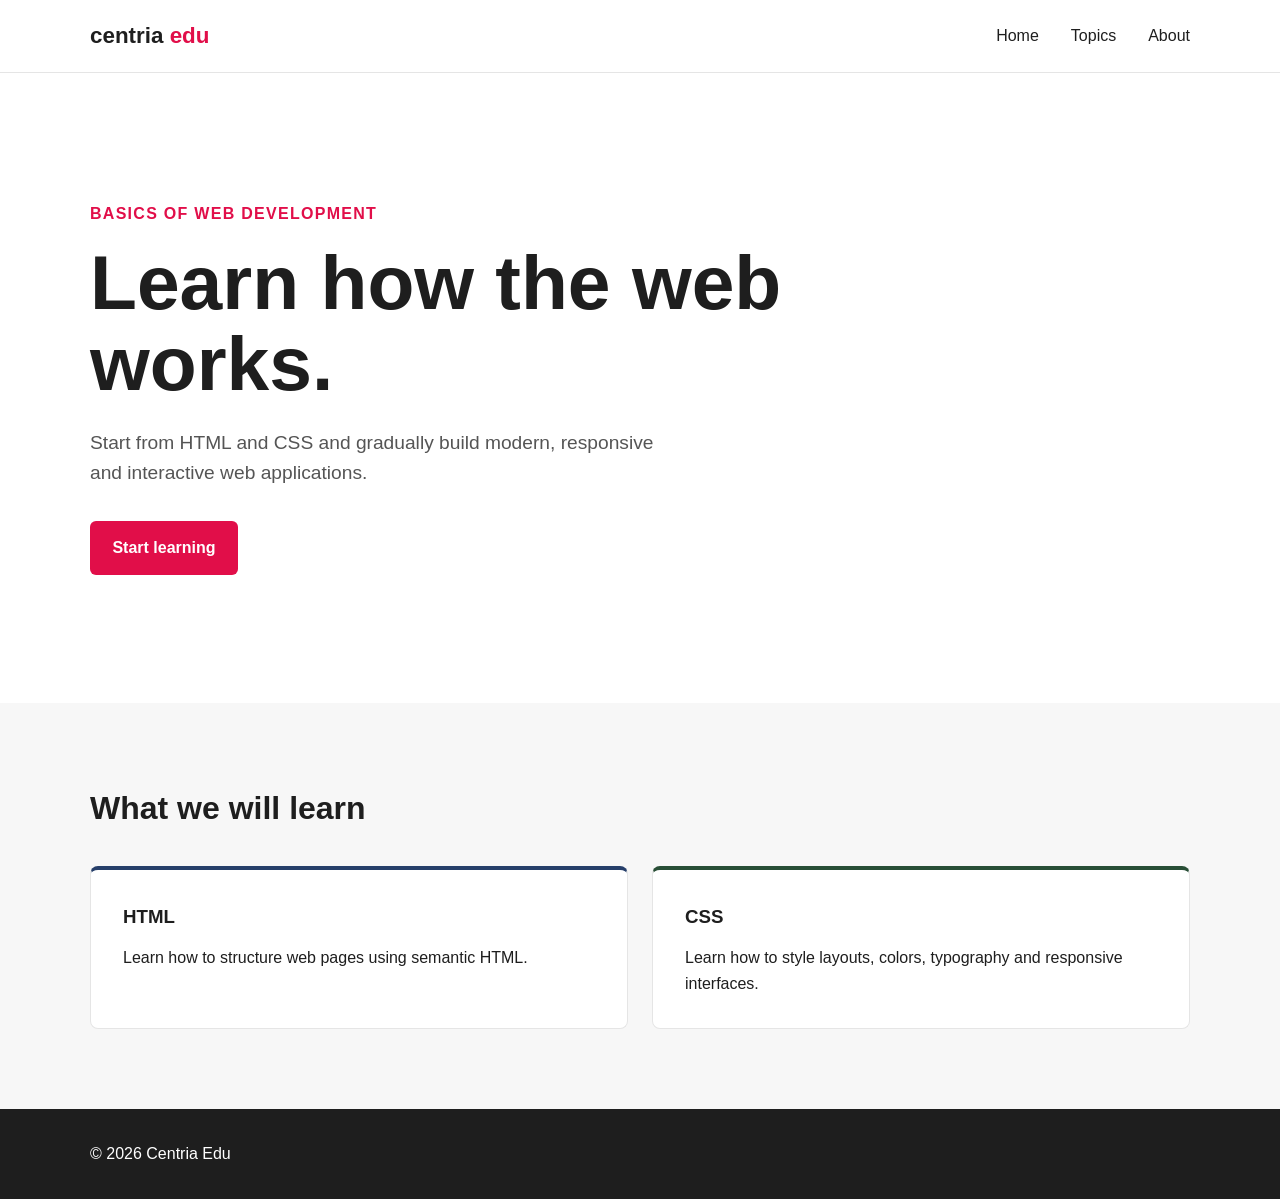
==== s3/index.html @ f5c432cc "Add index.html file with initial structure and styles for Centria Edu course" ====
<!--
    Centria Edu - Basics of Web Development

    Original author: Ville Heikkiniemi
    Modified by: Jesse Kauppinen
    Last modified: 2026-09-27

    Based on the original course template.
-->

<!DOCTYPE html>
<html lang="en">
<head>
    <meta charset="UTF-8">
    <meta name="viewport" content="width=device-width, initial-scale=1.0">
    <meta name="author" content="Ville Heikkiniemi">
    <link rel="icon" href="favicon.ico">

    <title>Centria Edu | Basics of Web Development</title>

    <style>
        :root {
            --primary: #e10e49;
            --light: #ffffff;
            --dark: #1e1e1e;
            --blue: #263f6a;
            --green: #284e36;
            --orange: #e37222;
            --rose: #c24d52;
        }

        * {
            box-sizing: border-box;
            margin: 0;
            padding: 0;
        }

        body {
            font-family: Arial, Helvetica, sans-serif;
            background-color: var(--light);
            color: var(--dark);
            line-height: 1.6;
        }

        header {
            border-bottom: 1px solid #e5e5e5;
        }

        .container {
            width: min(1100px, 90%);
            margin: 0 auto;
        }

        nav {
            min-height: 72px;
            display: flex;
            justify-content: space-between;
            align-items: center;
        }

        .logo {
            font-size: 1.4rem;
            font-weight: bold;
            color: var(--dark);
        }

        .logo span {
            color: var(--primary);
        }

        nav ul {
            display: flex;
            gap: 2rem;
            list-style: none;
        }

        nav a {
            color: var(--dark);
            text-decoration: none;
        }

        nav a:hover {
            color: var(--primary);
        }

        .hero {
            min-height: 70vh;
            display: flex;
            align-items: center;
        }

        .hero-content {
            max-width: 700px;
        }

        .label {
            display: inline-block;
            margin-bottom: 1rem;
            color: var(--primary);
            font-weight: bold;
            text-transform: uppercase;
            letter-spacing: 0.08rem;
        }

        h1 {
            margin-bottom: 1.5rem;
            font-size: clamp(2.5rem, 6vw, 5rem);
            line-height: 1.05;
        }

        .hero p {
            max-width: 600px;
            margin-bottom: 2rem;
            font-size: 1.2rem;
            color: #555;
        }

        .button {
            display: inline-block;
            padding: 0.9rem 1.4rem;
            background-color: var(--primary);
            color: var(--light);
            text-decoration: none;
            border-radius: 6px;
            font-weight: bold;
        }

        .button:hover {
            background-color: var(--rose);
        }

        .topics {
            padding: 5rem 0;
            background-color: #f7f7f7;
        }

        .topics h2 {
            margin-bottom: 2rem;
            font-size: 2rem;
        }

        .cards {
            display: grid;
            grid-template-columns: repeat(2, 1fr);
            gap: 1.5rem;
        }

        .card {
            padding: 2rem;
            background-color: var(--light);
            border: 1px solid #e5e5e5;
            border-radius: 8px;
        }

        .card h3 {
            margin-bottom: 0.8rem;
        }

        .card:nth-child(1) {
            border-top: 4px solid var(--blue);
        }

        .card:nth-child(2) {
            border-top: 4px solid var(--green);
        }

        .card:nth-child(3) {
            border-top: 4px solid var(--orange);
        }

        footer {
            padding: 2rem 0;
            background-color: var(--dark);
            color: var(--light);
        }

        @media (max-width: 700px) {
            nav ul {
                display: none;
            }

            .cards {
                grid-template-columns: 1fr;
            }

            .hero {
                min-height: 60vh;
            }
        }
    </style>
</head>

<body>

    <header>
        <div class="container">
            <nav>
                <div class="logo">
                    centria <span>edu</span>
                </div>

                <ul>
                    <li><a href="#">Home</a></li>
                    <li><a href="#topics">Topics</a></li>
                    <li><a href="#">About</a></li>
                </ul>
            </nav>
        </div>
    </header>

    <main>

        <section class="hero">
            <div class="container">
                <div class="hero-content">

                    <span class="label">Basics of Web Development</span>

                    <h1>
                        Learn how the web works.
                    </h1>

                    <p>
                        Start from HTML and CSS and gradually build modern,
                        responsive and interactive web applications.
                    </p>

                    <a href="#topics" class="button">
                        Start learning
                    </a>

                </div>
            </div>
        </section>

        <section class="topics" id="topics">
            <div class="container">

                <h2>What we will learn</h2>

                <div class="cards">

                    <article class="card">
                        <h3>HTML</h3>
                        <p>
                            Learn how to structure web pages using semantic HTML.
                        </p>
                    </article>

                    <article class="card">
                        <h3>CSS</h3>
                        <p>
                            Learn how to style layouts, colors, typography and
                            responsive interfaces.
                        </p>
                    </article>

                </div>
            </div>
        </section>

    </main>

    <footer>
        <div class="container">
            <p>&copy; 2026 Centria Edu</p>
        </div>
    </footer>

</body>
</html>
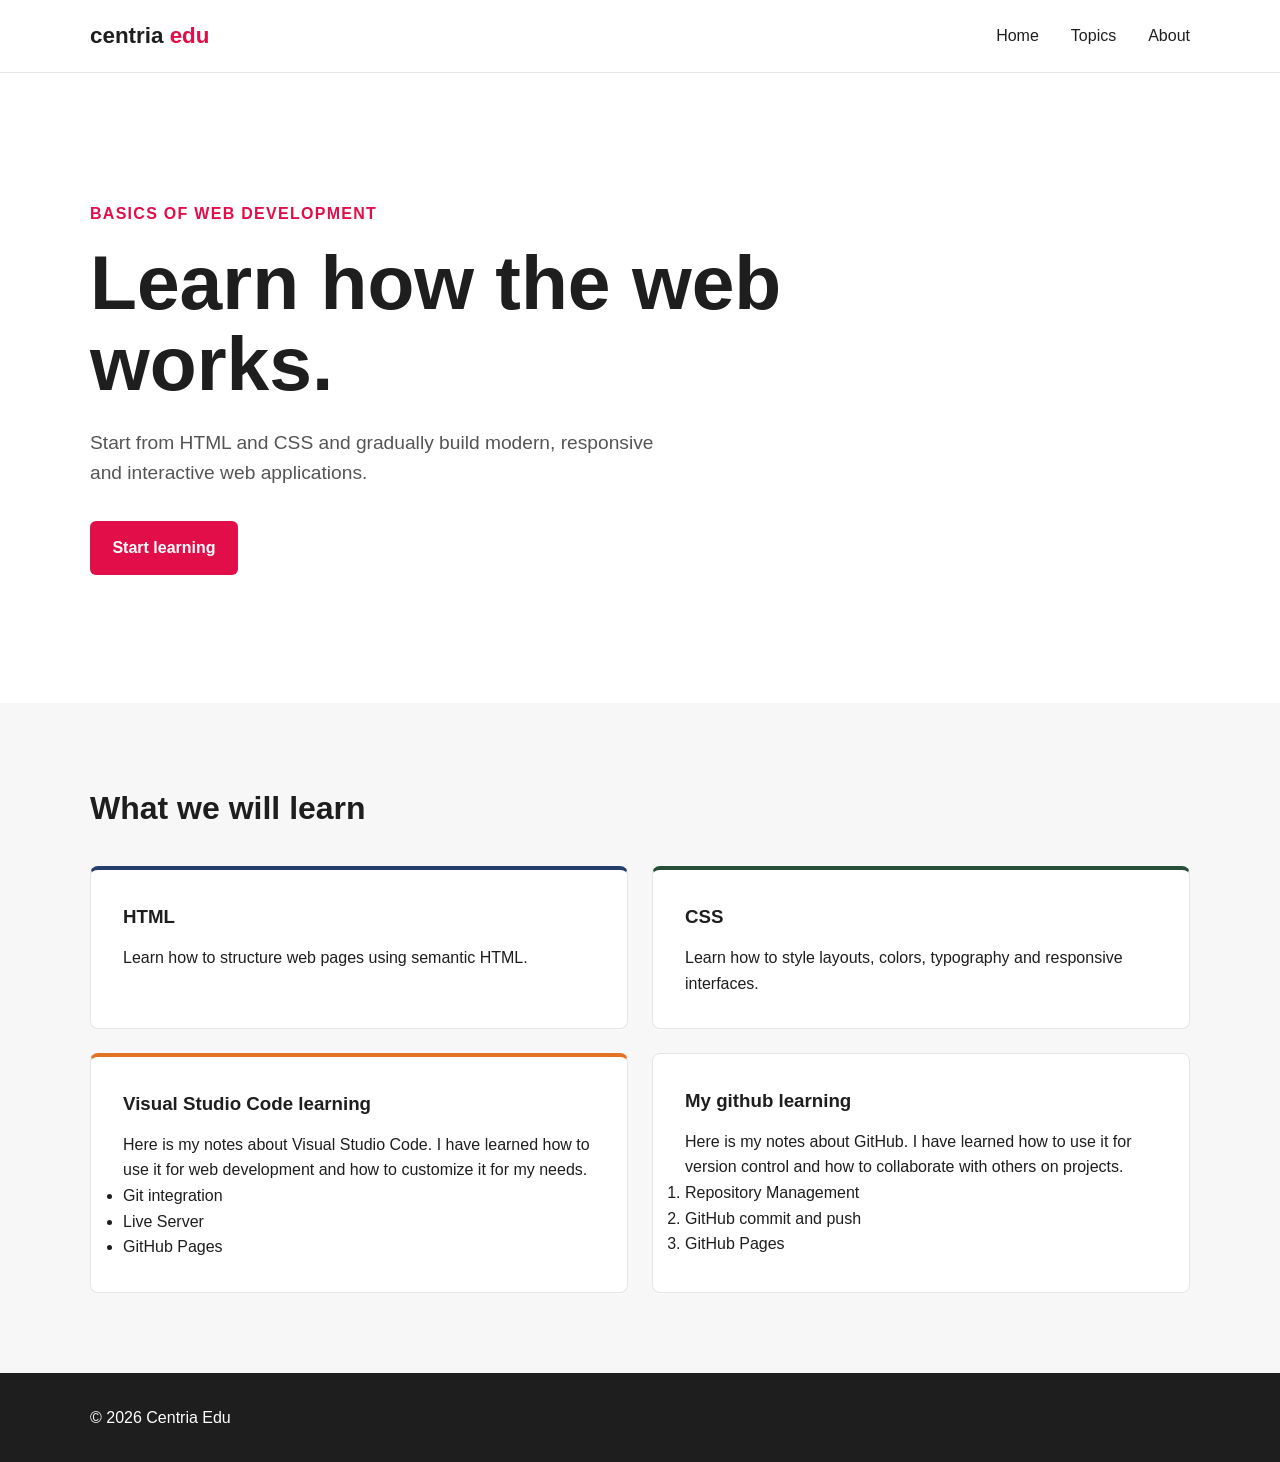
==== commit 1f26322b: "Add new learning topics on Visual Studio Code and GitHub to index.html" ====
--- a/s3/index.html
+++ b/s3/index.html
@@ -1,4 +1,3 @@
-
 <!--
     Centria Edu - Basics of Web Development
 
@@ -11,183 +10,17 @@
 
 <!DOCTYPE html>
 <html lang="en">
+
 <head>
     <meta charset="UTF-8">
     <meta name="viewport" content="width=device-width, initial-scale=1.0">
     <meta name="author" content="Ville Heikkiniemi">
     <link rel="icon" href="favicon.ico">
+    <link rel="stylesheet" href="style.css">
 
     <title>Centria Edu | Basics of Web Development</title>
 
     <style>
-        :root {
-            --primary: #e10e49;
-            --light: #ffffff;
-            --dark: #1e1e1e;
-            --blue: #263f6a;
-            --green: #284e36;
-            --orange: #e37222;
-            --rose: #c24d52;
-        }
-
-        * {
-            box-sizing: border-box;
-            margin: 0;
-            padding: 0;
-        }
-
-        body {
-            font-family: Arial, Helvetica, sans-serif;
-            background-color: var(--light);
-            color: var(--dark);
-            line-height: 1.6;
-        }
-
-        header {
-            border-bottom: 1px solid #e5e5e5;
-        }
-
-        .container {
-            width: min(1100px, 90%);
-            margin: 0 auto;
-        }
-
-        nav {
-            min-height: 72px;
-            display: flex;
-            justify-content: space-between;
-            align-items: center;
-        }
-
-        .logo {
-            font-size: 1.4rem;
-            font-weight: bold;
-            color: var(--dark);
-        }
-
-        .logo span {
-            color: var(--primary);
-        }
-
-        nav ul {
-            display: flex;
-            gap: 2rem;
-            list-style: none;
-        }
-
-        nav a {
-            color: var(--dark);
-            text-decoration: none;
-        }
-
-        nav a:hover {
-            color: var(--primary);
-        }
-
-        .hero {
-            min-height: 70vh;
-            display: flex;
-            align-items: center;
-        }
-
-        .hero-content {
-            max-width: 700px;
-        }
-
-        .label {
-            display: inline-block;
-            margin-bottom: 1rem;
-            color: var(--primary);
-            font-weight: bold;
-            text-transform: uppercase;
-            letter-spacing: 0.08rem;
-        }
-
-        h1 {
-            margin-bottom: 1.5rem;
-            font-size: clamp(2.5rem, 6vw, 5rem);
-            line-height: 1.05;
-        }
-
-        .hero p {
-            max-width: 600px;
-            margin-bottom: 2rem;
-            font-size: 1.2rem;
-            color: #555;
-        }
-
-        .button {
-            display: inline-block;
-            padding: 0.9rem 1.4rem;
-            background-color: var(--primary);
-            color: var(--light);
-            text-decoration: none;
-            border-radius: 6px;
-            font-weight: bold;
-        }
-
-        .button:hover {
-            background-color: var(--rose);
-        }
-
-        .topics {
-            padding: 5rem 0;
-            background-color: #f7f7f7;
-        }
-
-        .topics h2 {
-            margin-bottom: 2rem;
-            font-size: 2rem;
-        }
-
-        .cards {
-            display: grid;
-            grid-template-columns: repeat(2, 1fr);
-            gap: 1.5rem;
-        }
-
-        .card {
-            padding: 2rem;
-            background-color: var(--light);
-            border: 1px solid #e5e5e5;
-            border-radius: 8px;
-        }
-
-        .card h3 {
-            margin-bottom: 0.8rem;
-        }
-
-        .card:nth-child(1) {
-            border-top: 4px solid var(--blue);
-        }
-
-        .card:nth-child(2) {
-            border-top: 4px solid var(--green);
-        }
-
-        .card:nth-child(3) {
-            border-top: 4px solid var(--orange);
-        }
-
-        footer {
-            padding: 2rem 0;
-            background-color: var(--dark);
-            color: var(--light);
-        }
-
-        @media (max-width: 700px) {
-            nav ul {
-                display: none;
-            }
-
-            .cards {
-                grid-template-columns: 1fr;
-            }
-
-            .hero {
-                min-height: 60vh;
-            }
-        }
     </style>
 </head>
 
@@ -256,6 +89,32 @@
                         </p>
                     </article>
 
+                    <article class="card">
+                        <h3>Visual Studio Code learning</h3>
+                        <p>
+                            Here is my notes about Visual Studio Code. I have learned how to use it for web development
+                            and how to customize it for my needs.
+                        </p>
+                        <ul>
+                            <li>Git integration</li>
+                            <li>Live Server</li>
+                            <li>GitHub Pages</li>
+                        </ul>
+                    </article>
+
+                    <article class="card">
+                        <h3>My github learning</h3>
+                        <p>
+                            Here is my notes about GitHub. I have learned how to use it for version control and how to
+                            collaborate with others on projects.
+                        </p>
+                        <ol>
+                            <li>Repository Management</li>
+                            <li>GitHub commit and push</li>
+                            <li>GitHub Pages</li>
+                        </ol>
+                    </article>
+
                 </div>
             </div>
         </section>
@@ -269,4 +128,5 @@
     </footer>
 
 </body>
+
 </html>
--- a/s3/style.css
+++ b/s3/style.css
@@ -0,0 +1,168 @@
+  :root {
+            --primary: #e10e49;
+            --light: #ffffff;
+            --dark: #1e1e1e;
+            --blue: #263f6a;
+            --green: #284e36;
+            --orange: #e37222;
+            --rose: #c24d52;
+        }
+
+        * {
+            box-sizing: border-box;
+            margin: 0;
+            padding: 0;
+        }
+
+        body {
+            font-family: Arial, Helvetica, sans-serif;
+            background-color: var(--light);
+            color: var(--dark);
+            line-height: 1.6;
+        }
+
+        header {
+            border-bottom: 1px solid #e5e5e5;
+        }
+
+        .container {
+            width: min(1100px, 90%);
+            margin: 0 auto;
+        }
+
+        nav {
+            min-height: 72px;
+            display: flex;
+            justify-content: space-between;
+            align-items: center;
+        }
+
+        .logo {
+            font-size: 1.4rem;
+            font-weight: bold;
+            color: var(--dark);
+        }
+
+        .logo span {
+            color: var(--primary);
+        }
+
+        nav ul {
+            display: flex;
+            gap: 2rem;
+            list-style: none;
+        }
+
+        nav a {
+            color: var(--dark);
+            text-decoration: none;
+        }
+
+        nav a:hover {
+            color: var(--primary);
+        }
+
+        .hero {
+            min-height: 70vh;
+            display: flex;
+            align-items: center;
+        }
+
+        .hero-content {
+            max-width: 700px;
+        }
+
+        .label {
+            display: inline-block;
+            margin-bottom: 1rem;
+            color: var(--primary);
+            font-weight: bold;
+            text-transform: uppercase;
+            letter-spacing: 0.08rem;
+        }
+
+        h1 {
+            margin-bottom: 1.5rem;
+            font-size: clamp(2.5rem, 6vw, 5rem);
+            line-height: 1.05;
+        }
+
+        .hero p {
+            max-width: 600px;
+            margin-bottom: 2rem;
+            font-size: 1.2rem;
+            color: #555;
+        }
+
+        .button {
+            display: inline-block;
+            padding: 0.9rem 1.4rem;
+            background-color: var(--primary);
+            color: var(--light);
+            text-decoration: none;
+            border-radius: 6px;
+            font-weight: bold;
+        }
+
+        .button:hover {
+            background-color: var(--rose);
+        }
+
+        .topics {
+            padding: 5rem 0;
+            background-color: #f7f7f7;
+        }
+
+        .topics h2 {
+            margin-bottom: 2rem;
+            font-size: 2rem;
+        }
+
+        .cards {
+            display: grid;
+            grid-template-columns: repeat(2, 1fr);
+            gap: 1.5rem;
+        }
+
+        .card {
+            padding: 2rem;
+            background-color: var(--light);
+            border: 1px solid #e5e5e5;
+            border-radius: 8px;
+        }
+
+        .card h3 {
+            margin-bottom: 0.8rem;
+        }
+
+        .card:nth-child(1) {
+            border-top: 4px solid var(--blue);
+        }
+
+        .card:nth-child(2) {
+            border-top: 4px solid var(--green);
+        }
+
+        .card:nth-child(3) {
+            border-top: 4px solid var(--orange);
+        }
+
+        footer {
+            padding: 2rem 0;
+            background-color: var(--dark);
+            color: var(--light);
+        }
+
+        @media (max-width: 700px) {
+            nav ul {
+                display: none;
+            }
+
+            .cards {
+                grid-template-columns: 1fr;
+            }
+
+            .hero {
+                min-height: 60vh;
+            }
+        }
